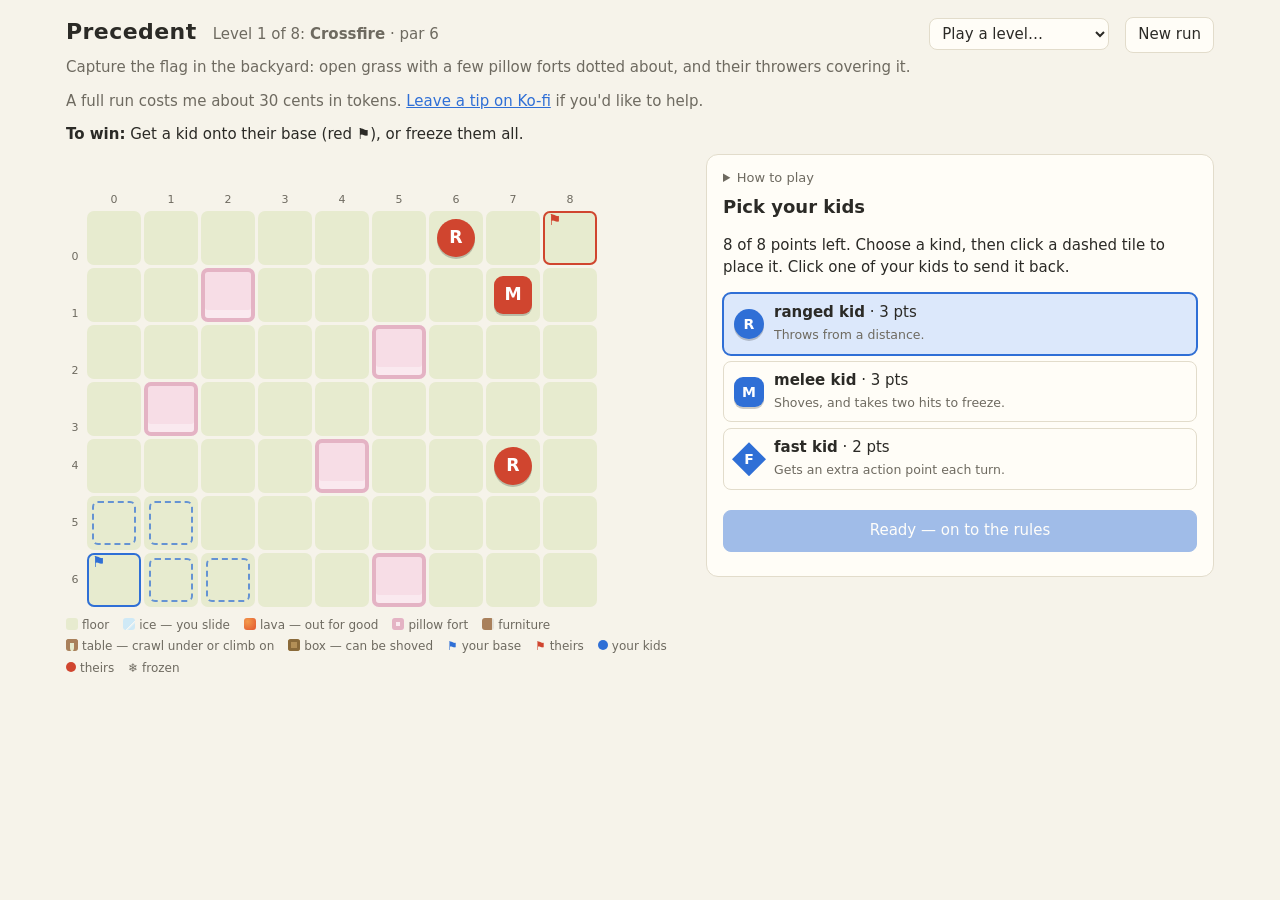
==== pages/precedent/play/index.html @ b766b46a "Add Precedent at /precedent/play/ The game's public build, which talks to the Worker at precedent.pr" ====
<!doctype html>
<html lang="en">
  <head>
    <meta charset="UTF-8" />
    <meta name="viewport" content="width=device-width, initial-scale=1" />
    <title>Precedent</title>
    <meta name="description" content="A tactics game about kids playing freeze tag, where you argue with the referee and every ruling becomes law for both sides." />
    <!-- analytics -->
    <script type="module" crossorigin src="./assets/index-Ctej4Vca.js"></script>
    <link rel="stylesheet" crossorigin href="./assets/index-BJ7IUDMd.css">
  </head>
  <body>
    <div id="app"></div>
  </body>
</html>
---- pages/precedent/play/assets/index-BJ7IUDMd.css ----
:root{--bg: #f6f3ea;--panel: #fffdf7;--ink: #2b2a26;--muted: #6e6a60;--line: #e2dccb;--mine: #2f6fd6;--mine-soft: #dce8fb;--theirs: #d0452f;--theirs-soft: #fbe1dc;--good: #2d8a4e;--bad: #c0392b;--first: #8a5a00;--first-soft: #fff1cc;--floor: #e7ebcf;--ice: #cfe9f6;--lava-a: #f39a4b;--lava-b: #e2552f;--fort: #f7dde6;--fort-edge: #e4b3c4;--furniture: #a9805b;--move: #3aa35c;--target: #e8822c;--tile: 54px;color-scheme:light}@media (prefers-color-scheme: dark){:root{--bg: #1d1c1a;--panel: #262522;--ink: #ece8de;--muted: #a9a397;--line: #3a3833;--mine-soft: #24344f;--theirs-soft: #4a2723;--first: #f0c463;--first-soft: #3d3220;--floor: #3f5a3c;--ice: #3b5e70;--fort: #6a4c57;--fort-edge: #8a6372;--furniture: #6e5038;color-scheme:dark}}*{box-sizing:border-box}body{margin:0;background:var(--bg);color:var(--ink);font:15px/1.45 system-ui,-apple-system,Segoe UI,sans-serif}#app{max-width:1180px;margin:0 auto;padding:16px}header{display:flex;align-items:baseline;gap:16px;flex-wrap:wrap}h1{margin:0;font-size:22px;letter-spacing:.02em}.level{color:var(--muted)}#pick-level{margin-left:auto;font:inherit;padding:5px 8px;border-radius:8px;border:1px solid var(--line);background:var(--panel);color:var(--ink)}.game{color:var(--muted);margin:4px 0 12px}main{display:grid;grid-template-columns:minmax(0,auto) minmax(320px,1fr);gap:20px;align-items:start}@media (max-width: 900px){main{grid-template-columns:1fr}}aside,.left{min-width:0}aside{background:var(--panel);border:1px solid var(--line);border-radius:12px;padding:14px 16px}aside h2{margin:6px 0 8px;font-size:18px}button{font:inherit;color:inherit;background:var(--panel);border:1px solid var(--line);border-radius:8px;padding:6px 12px;cursor:pointer}button:hover:not(:disabled){border-color:var(--muted)}button:disabled{opacity:.45;cursor:default}button.primary{background:var(--mine);border-color:var(--mine);color:#fff}button.wide{width:100%;margin:10px 0;padding:9px}button.on{outline:2px solid var(--mine);outline-offset:-1px;background:var(--mine-soft)}.row{display:flex;gap:8px;flex-wrap:wrap;margin:8px 0}.board{--tile: min(54px, calc((100vw - 76px - var(--cols) * 3px) / var(--cols)));display:grid;grid-template-columns:18px repeat(var(--cols),var(--tile));grid-auto-rows:var(--tile);gap:3px;width:max-content;max-width:100%;overflow-x:auto}.board .corner{height:18px}.board .coord{font-size:11px;color:var(--muted);display:grid;place-items:center}.board>.coord:nth-child(-n+50){align-self:end}.tile{position:relative;padding:0;border:none;border-radius:7px;width:var(--tile);height:var(--tile);display:grid;place-items:center;cursor:pointer}.t-floor{background:var(--floor)}.t-ice{background:linear-gradient(135deg,var(--ice) 60%,#ffffff66 61%,var(--ice) 75%)}.t-lava{background:radial-gradient(circle at 30% 30%,var(--lava-a),var(--lava-b))}.t-fort{background:var(--fort);box-shadow:inset 0 0 0 4px var(--fort-edge),inset 0 -8px 0 4px #fff5}.t-furniture{background:repeating-linear-gradient(90deg,var(--furniture) 0 10px,#00000014 10px 12px)}.t-table{background:linear-gradient(var(--furniture) 0 30%,var(--floor) 30% 100%);box-shadow:inset 6px 0 0 -2px var(--furniture),inset -6px 0 0 -2px var(--furniture)}.t-box{background:#c9a46b;box-shadow:inset 0 0 0 3px #8a6a3a,inset 0 -10px #b38f57}.t-made-ground{background:var(--floor);box-shadow:inset 0 0 0 3px #a0784a55}.t-made-object{background:#d9c7a3;box-shadow:inset 0 0 0 3px #8a6d3b}.tile .thing{position:absolute;bottom:2px;right:5px;font-size:12px;font-weight:700;color:#5b4526;line-height:1}.tile .hole{position:absolute;top:9px;right:9px;bottom:9px;left:9px;border-radius:50%;background:radial-gradient(circle,#1d140c 55%,#3b2a1a)}.tile .tunnel{position:absolute;top:5px;right:5px;bottom:5px;left:5px;border-radius:6px;border:2px dashed #d8b384;background:#1d140c99}.tile:is(.t-fort,.t-furniture,.t-table,.t-box,.t-made-object) .tunnel{background:none}.legend .sw-hole{background:radial-gradient(circle,#1d140c 55%,#3b2a1a);border-radius:50%}.legend .sw-tunnel{background:#1d140c99;border:2px dashed #d8b384}.kid.up{transform:translateY(-5px) scale(1.08);filter:drop-shadow(0 5px 2px #0006)}.kid.under{transform:scale(.8)}.kid.under .shape{box-shadow:inset 0 0 0 3px #000a}.tile.zone:after{content:"";position:absolute;top:5px;right:5px;bottom:5px;left:5px;border:2px dashed var(--mine);border-radius:6px;opacity:.7}.tile .flag{position:absolute;top:2px;left:5px;font-size:15px;line-height:1}.base-player .flag{color:var(--mine)}.base-npc .flag{color:var(--theirs)}.base{box-shadow:inset 0 0 0 2px currentColor}.base-player{color:var(--mine)}.base-npc{color:var(--theirs)}.tile.target-move:before,.tile.target-act:before,.tile.target-both:before{content:"";position:absolute;top:0;right:0;bottom:0;left:0;border-radius:7px;pointer-events:none}.tile.target-move:before{box-shadow:inset 0 0 0 3px var(--move);background:#3aa35c22}.tile.target-act:before{box-shadow:inset 0 0 0 3px var(--target);background:#e8822c2a}.tile.target-both:before{box-shadow:inset 0 0 0 3px var(--move),inset 0 0 0 6px var(--target);background:#e8822c2a}.tile.target-move:empty:after,.tile.target-move:not(:has(.kid)):after{content:"";width:12px;height:12px;border-radius:50%;background:var(--move);opacity:.8}.tile.last{animation:flash .9s ease-out}.tile.choosing{outline:3px solid #ffd23f;outline-offset:-3px}.tile.danger-reach{background-image:repeating-linear-gradient(45deg,#d0452f30 0 5px,transparent 5px 10px)}.tile.danger-hit{box-shadow:inset 0 0 0 2px #d0452faa}.tile.danger-helped{outline:2px dashed #d0452faa;outline-offset:-5px}.tile.their-1{background-image:linear-gradient(#d0452f4d,#d0452f4d)}.tile.their-2{background-image:linear-gradient(#d0452f80,#d0452f80)}.tile.their-3{background-image:linear-gradient(#d0452fb3,#d0452fb3)}.tile .reachers{position:absolute;top:2px;left:4px;font-size:10px;font-weight:700;color:#fff;text-shadow:0 0 2px #000;pointer-events:none}.tile.fire-from{outline:3px dotted var(--target);outline-offset:-6px}.tile.deadly:before{box-shadow:inset 0 0 0 3px var(--bad)!important;background:#c0392b33!important}.tile .cost{position:absolute;top:2px;right:4px;font-size:11px;font-weight:700;line-height:1;color:#fff;background:var(--move);border-radius:4px;padding:1px 3px;pointer-events:none;z-index:2}.tile.target-act .cost,.tile.target-both .cost{background:var(--target)}.tile .path{position:absolute;width:16%;height:16%;border-radius:50%;background:var(--theirs);opacity:.7;pointer-events:none;z-index:1}.tile .trail{position:absolute;width:22%;height:22%;border-radius:50%;background:var(--target);box-shadow:0 0 0 3px #e8822c44;pointer-events:none;z-index:1}.tile:has(.kid) .trail{display:none}@keyframes flash{0%{filter:brightness(1.35)}to{filter:none}}.kid{position:relative;width:calc(var(--tile) * .7);height:calc(var(--tile) * .7);display:grid;place-items:center;color:#fff;font-weight:700;font-size:calc(var(--tile) * .32)}.kid .shape{position:absolute;top:0;right:0;bottom:0;left:0;border-radius:50%;box-shadow:0 2px #0003}.kid.side-player .shape{background:var(--mine)}.kid.side-npc .shape{background:var(--theirs)}.kid.type-melee .shape{border-radius:9px}.kid.type-fast .shape{top:-2px;right:-2px;bottom:-2px;left:-2px;border-radius:0;box-shadow:none;clip-path:polygon(50% 0,100% 50%,50% 100%,0 50%)}.kid .letter{position:relative;line-height:1}.kid.frozen .shape{filter:saturate(.2) brightness(1.2)}.kid.frozen:before{content:"";position:absolute;top:-5px;right:-5px;bottom:-5px;left:-5px;border:2px dashed #59aee0;border-radius:50%}.kid .ice{position:absolute;top:-10px;right:-10px;font-size:15px;color:#59aee0;text-shadow:0 0 2px #fff}.kid.hiding .shape{opacity:.45}.kid.hiding:before{content:"";position:absolute;top:-5px;right:-5px;bottom:-5px;left:-5px;border:2px dotted var(--mine);border-radius:50%;opacity:.8}.kid.struck .letter:after{content:"!";position:absolute;top:-12px;left:-10px;font-size:13px;color:#ffd23f;text-shadow:0 0 2px #000}.proposal .part{margin-top:6px}.msg .thinking{margin-top:6px;font-size:.85em;opacity:.8}.proposal .does{margin-top:6px;font-size:.85em}.proposal .does summary,.msg .thinking summary{cursor:pointer}.kid.selected:after{content:"";position:absolute;top:-6px;right:-6px;bottom:-6px;left:-6px;border:3px solid #ffd23f;border-radius:50%}.kid .pips{position:absolute;bottom:1px;font-size:11px;letter-spacing:-1px;line-height:1}.kid .stance-badge{position:absolute;bottom:-7px;left:-8px;font-size:10px;font-weight:700;line-height:1;color:var(--ink);background:var(--panel);border:1px solid var(--line);border-radius:4px;padding:1px 2px;z-index:2}.kid.acting:after{content:"";position:absolute;top:-6px;right:-6px;bottom:-6px;left:-6px;border:3px solid var(--theirs);border-radius:50%}.legend{display:flex;flex-wrap:wrap;gap:4px 14px;font-size:12px;color:var(--muted);margin:10px 0;max-width:620px}.legend .sw{display:inline-block;width:12px;height:12px;border-radius:3px;vertical-align:-1px;margin-right:4px}.legend .dot{display:inline-block;width:10px;height:10px;border-radius:50%;margin-right:4px;vertical-align:0}.legend .mine{color:var(--mine);background:var(--mine)}.legend b.mine{background:none}.legend .theirs{color:var(--theirs);background:var(--theirs)}.legend b.theirs{background:none}.log{list-style:none;margin:12px 0 0;padding:8px 10px;max-height:260px;overflow-y:auto;background:var(--panel);border:1px solid var(--line);border-radius:10px;font-size:13px}.log li{padding:2px 0}.tone-turn{color:var(--muted);font-weight:600;margin-top:6px;border-top:1px solid var(--line);padding-top:6px!important}.tone-good{color:var(--good)}.tone-bad{color:var(--bad)}.tone-first{background:var(--first-soft);color:var(--first);border-radius:6px;padding:4px 6px!important;margin:3px 0;font-weight:600}.tone-trick{background:var(--theirs-soft);color:var(--theirs);border-radius:6px;padding:4px 6px!important;margin:3px 0;font-weight:600}.roster-list{display:grid;gap:6px;margin:10px 0}.roster{display:flex;gap:10px;align-items:center;text-align:left;padding:8px 10px}.roster small{color:var(--muted)}.roster .kid,.kidrow .kid{width:30px;height:30px;font-size:14px;flex:none}.kids{display:grid;gap:4px;margin:8px 0}.kidrow{display:grid;grid-template-columns:34px 1fr auto;align-items:center;gap:8px;text-align:left;padding:5px 8px}.kidrow .state{color:var(--muted);font-size:13px}.controls{border-top:1px solid var(--line);padding-top:8px;margin-top:8px}.modes,.stances{display:flex;flex-wrap:wrap;gap:6px;margin:6px 0;align-items:center}.stances{font-size:13px;color:var(--muted)}.hint{color:var(--muted);font-size:13px;margin:6px 0}.hint .go{color:var(--move)}.hint .hitc{color:var(--target)}.can{font-size:13px;color:var(--muted)}.why{font-size:13px;color:var(--theirs);margin:4px 0}.controls.inspect{border-top-color:var(--theirs)}h2 .your{color:var(--mine)}h2 .their{color:var(--theirs)}.good{color:var(--good)}.bad{color:var(--bad)}.chat{display:grid;gap:6px;margin:10px 0}.msg{padding:8px 10px;border-radius:10px;max-width:92%}.msg.you{justify-self:end;background:var(--mine-soft)}.msg.ref{background:var(--bg);border:1px solid var(--line)}.msg.ref small{color:var(--muted)}.msg.thinking{color:var(--muted);font-style:italic}.msg .suggest{margin-top:6px;font-size:.92em}.msg .suggest button{margin-left:6px;padding:2px 8px}.msg.err,.warn{color:var(--bad)}.notice{background:var(--theirs-soft);border:1px solid var(--theirs);border-radius:8px;padding:8px 12px;margin:0 0 12px}.proposal{border:2px solid var(--mine);border-radius:10px;padding:10px 12px;margin:8px 0;background:var(--mine-soft)}.proposal blockquote{margin:6px 0;font-style:italic}.proposal .cost{font-size:12px;color:var(--muted);margin-top:6px}.chip{display:inline-block;font-size:12px;background:var(--panel);border:1px solid var(--line);border-radius:999px;padding:1px 8px;margin:2px 0}.chip.cond{border-style:dashed}#argue-form{display:flex;gap:6px;margin:8px 0}#argue{flex:1;min-width:0;font:inherit;padding:7px 10px;border-radius:8px;border:1px solid var(--line);background:var(--panel);color:var(--ink)}.rulebook{margin-top:12px;font-size:13px}.rulebook summary{cursor:pointer;color:var(--muted)}.rulebook ul{padding-left:18px;margin:6px 0}.rulebook li{margin:5px 0}.rulebook li.argued{list-style:"★ "}.rulebook .rtext{color:var(--muted)}.kind{font-size:11px;color:var(--muted);border:1px solid var(--line);border-radius:4px;padding:0 4px}.tag{font-size:11px;border-radius:4px;padding:0 5px}.tag.mine{background:var(--mine-soft);color:var(--mine)}.tag.both{background:var(--theirs-soft);color:var(--theirs)}.help{font-size:13px;color:var(--muted);margin-bottom:6px}.help summary{cursor:pointer}code{font-size:12px}.score-line{font-size:14px}.score-total{font-size:16px;margin:8px 0 4px}.scorecard{width:100%;border-collapse:collapse;margin:10px 0;font-size:13px}.scorecard th,.scorecard td{text-align:left;padding:4px 6px;border-bottom:1px solid var(--line)}.scorecard th:not(:first-child),.scorecard td:not(:first-child){text-align:right}.scorecard tfoot td{border-top:2px solid var(--ink);border-bottom:none;font-weight:600}.highscores{list-style:none;counter-reset:rank;margin:6px 0 12px;padding:10px 12px;background:#121212;color:#f4d35e;border-radius:6px;font-family:Courier New,ui-monospace,monospace;font-size:15px;letter-spacing:.08em}.highscores li{counter-increment:rank;display:flex;gap:14px;align-items:baseline;padding:1px 0}.highscores li:before{content:counter(rank) ".";width:2.2em;text-align:right;color:#8fd3ff}.highscores .initials{width:3.5em;font-weight:700}.highscores .toPar{width:3.5em;text-align:right}.highscores .hint{color:#9a9a9a;letter-spacing:0;font-size:12px}.highscores li.mine{color:#fff}.highscores li.mine .initials{animation:blink 1s step-end infinite}@keyframes blink{50%{opacity:0}}.initials-form{display:flex;gap:8px;align-items:center;flex-wrap:wrap;margin:8px 0}.initials-form input{width:4.5em;text-transform:uppercase;font-family:Courier New,ui-monospace,monospace;font-size:22px;letter-spacing:.25em;text-align:center;padding:4px}.drafted{border-left:3px solid var(--theirs);padding:6px 10px;background:#d0452f14;border-radius:4px}.admits{margin-top:10px;padding:8px 10px;border-left:3px solid var(--target);background:#e8822c14;border-radius:4px}.admits-why{font-size:.9em;opacity:.8;margin:2px 0 6px}.admitting{font-style:italic;opacity:.8}.objective{margin:0 0 8px}.objective .now{font-weight:600;margin-left:4px}.tile .bacon{position:absolute;font-size:22px;color:#ffd23f;text-shadow:0 0 3px #000c;z-index:2;pointer-events:none}.kid .bacon.held{font-size:13px;top:-6px;right:-6px;position:absolute}.bacon-key{color:#ffd23f}.tile .hill-mark{position:absolute;top:3px;right:3px;bottom:3px;left:3px;border:2px solid #ffd23fbb;border-radius:6px;pointer-events:none}.tile .wave-mark{position:absolute;top:0;right:0;bottom:0;left:0;border-radius:7px;pointer-events:none;background-image:repeating-linear-gradient(-45deg,#e8582c66 0 4px,transparent 4px 9px)}.legend .sw-hill{border:2px solid #ffd23fbb}.legend .sw-wave{background-image:repeating-linear-gradient(-45deg,#e8582c99 0 3px,transparent 3px 6px)}.their-plan{border-left:3px solid var(--theirs);padding:6px 10px;background:#d0452f14;border-radius:4px}.admits-answer{font-style:italic;margin-bottom:6px}.tip{color:var(--muted);margin:4px 0 12px}.tip a{color:var(--mine)}
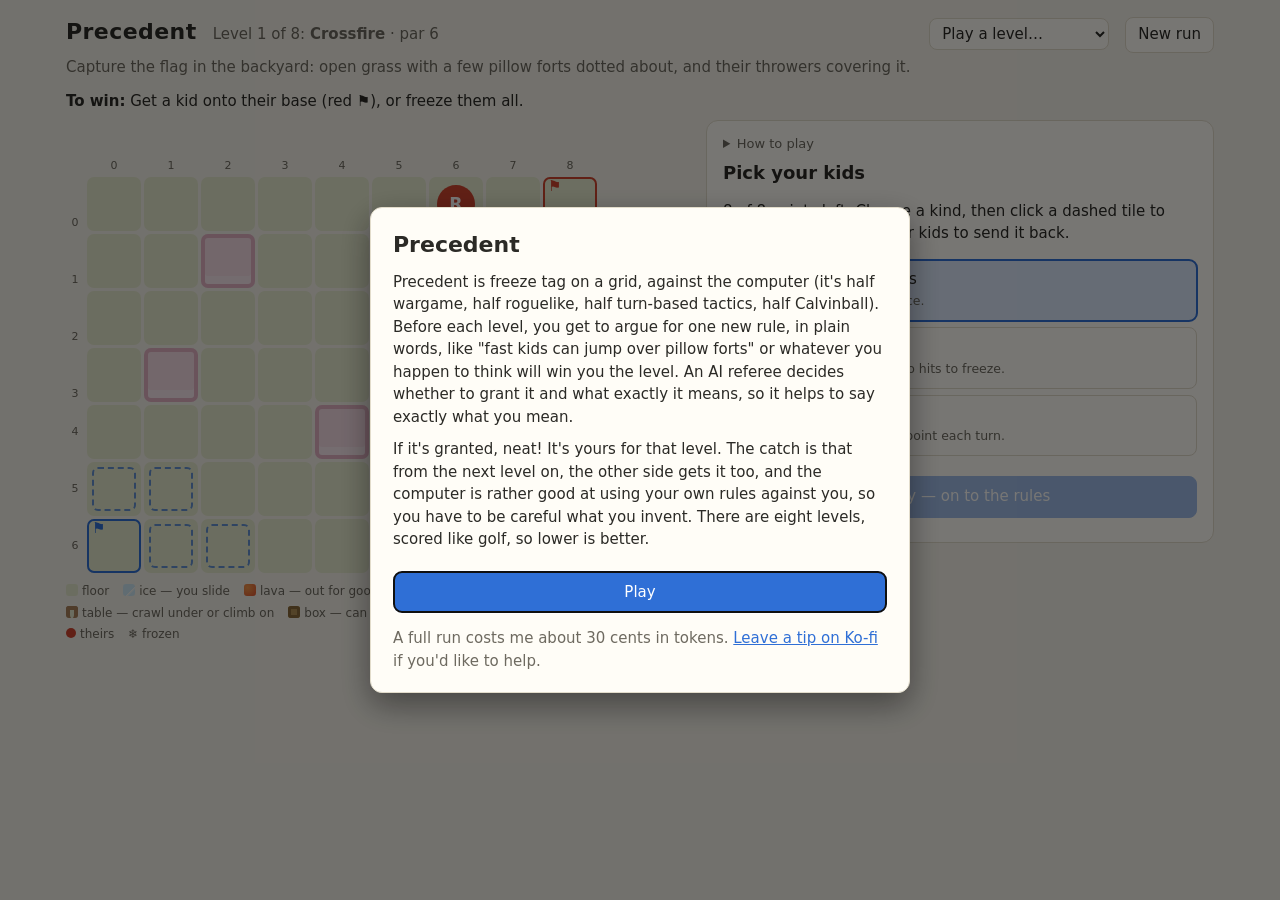
==== commit 6312d058: "Precedent: a first-visit card that says what the game is Co-Authored-By: Claude Opus 5.5 <noreply@an" ====
--- a/pages/precedent/play/index.html
+++ b/pages/precedent/play/index.html
@@ -6,8 +6,8 @@
     <title>Precedent</title>
     <meta name="description" content="A tactics game about kids playing freeze tag, where you argue with the referee and every ruling becomes law for both sides." />
     <!-- analytics -->
-    <script type="module" crossorigin src="./assets/index-Ctej4Vca.js"></script>
-    <link rel="stylesheet" crossorigin href="./assets/index-BJ7IUDMd.css">
+    <script type="module" crossorigin src="./assets/index-i4RsOkod.js"></script>
+    <link rel="stylesheet" crossorigin href="./assets/index-DgfSU8ka.css">
   </head>
   <body>
     <div id="app"></div>
--- a/pages/precedent/play/assets/index-DgfSU8ka.css
+++ b/pages/precedent/play/assets/index-DgfSU8ka.css
@@ -0,0 +1 @@
+:root{--bg: #f6f3ea;--panel: #fffdf7;--ink: #2b2a26;--muted: #6e6a60;--line: #e2dccb;--mine: #2f6fd6;--mine-soft: #dce8fb;--theirs: #d0452f;--theirs-soft: #fbe1dc;--good: #2d8a4e;--bad: #c0392b;--first: #8a5a00;--first-soft: #fff1cc;--floor: #e7ebcf;--ice: #cfe9f6;--lava-a: #f39a4b;--lava-b: #e2552f;--fort: #f7dde6;--fort-edge: #e4b3c4;--furniture: #a9805b;--move: #3aa35c;--target: #e8822c;--tile: 54px;color-scheme:light}@media (prefers-color-scheme: dark){:root{--bg: #1d1c1a;--panel: #262522;--ink: #ece8de;--muted: #a9a397;--line: #3a3833;--mine-soft: #24344f;--theirs-soft: #4a2723;--first: #f0c463;--first-soft: #3d3220;--floor: #3f5a3c;--ice: #3b5e70;--fort: #6a4c57;--fort-edge: #8a6372;--furniture: #6e5038;color-scheme:dark}}*{box-sizing:border-box}body{margin:0;background:var(--bg);color:var(--ink);font:15px/1.45 system-ui,-apple-system,Segoe UI,sans-serif}#app{max-width:1180px;margin:0 auto;padding:16px}header{display:flex;align-items:baseline;gap:16px;flex-wrap:wrap}h1{margin:0;font-size:22px;letter-spacing:.02em}.level{color:var(--muted)}#pick-level{margin-left:auto;font:inherit;padding:5px 8px;border-radius:8px;border:1px solid var(--line);background:var(--panel);color:var(--ink)}.game{color:var(--muted);margin:4px 0 12px}main{display:grid;grid-template-columns:minmax(0,auto) minmax(320px,1fr);gap:20px;align-items:start}@media (max-width: 900px){main{grid-template-columns:1fr}}aside,.left{min-width:0}aside{background:var(--panel);border:1px solid var(--line);border-radius:12px;padding:14px 16px}aside h2{margin:6px 0 8px;font-size:18px}button{font:inherit;color:inherit;background:var(--panel);border:1px solid var(--line);border-radius:8px;padding:6px 12px;cursor:pointer}button:hover:not(:disabled){border-color:var(--muted)}button:disabled{opacity:.45;cursor:default}button.primary{background:var(--mine);border-color:var(--mine);color:#fff}button.wide{width:100%;margin:10px 0;padding:9px}button.on{outline:2px solid var(--mine);outline-offset:-1px;background:var(--mine-soft)}.row{display:flex;gap:8px;flex-wrap:wrap;margin:8px 0}.board{--tile: min(54px, calc((100vw - 76px - var(--cols) * 3px) / var(--cols)));display:grid;grid-template-columns:18px repeat(var(--cols),var(--tile));grid-auto-rows:var(--tile);gap:3px;width:max-content;max-width:100%;overflow-x:auto}.board .corner{height:18px}.board .coord{font-size:11px;color:var(--muted);display:grid;place-items:center}.board>.coord:nth-child(-n+50){align-self:end}.tile{position:relative;padding:0;border:none;border-radius:7px;width:var(--tile);height:var(--tile);display:grid;place-items:center;cursor:pointer}.t-floor{background:var(--floor)}.t-ice{background:linear-gradient(135deg,var(--ice) 60%,#ffffff66 61%,var(--ice) 75%)}.t-lava{background:radial-gradient(circle at 30% 30%,var(--lava-a),var(--lava-b))}.t-fort{background:var(--fort);box-shadow:inset 0 0 0 4px var(--fort-edge),inset 0 -8px 0 4px #fff5}.t-furniture{background:repeating-linear-gradient(90deg,var(--furniture) 0 10px,#00000014 10px 12px)}.t-table{background:linear-gradient(var(--furniture) 0 30%,var(--floor) 30% 100%);box-shadow:inset 6px 0 0 -2px var(--furniture),inset -6px 0 0 -2px var(--furniture)}.t-box{background:#c9a46b;box-shadow:inset 0 0 0 3px #8a6a3a,inset 0 -10px #b38f57}.t-made-ground{background:var(--floor);box-shadow:inset 0 0 0 3px #a0784a55}.t-made-object{background:#d9c7a3;box-shadow:inset 0 0 0 3px #8a6d3b}.tile .thing{position:absolute;bottom:2px;right:5px;font-size:12px;font-weight:700;color:#5b4526;line-height:1}.tile .hole{position:absolute;top:9px;right:9px;bottom:9px;left:9px;border-radius:50%;background:radial-gradient(circle,#1d140c 55%,#3b2a1a)}.tile .tunnel{position:absolute;top:5px;right:5px;bottom:5px;left:5px;border-radius:6px;border:2px dashed #d8b384;background:#1d140c99}.tile:is(.t-fort,.t-furniture,.t-table,.t-box,.t-made-object) .tunnel{background:none}.legend .sw-hole{background:radial-gradient(circle,#1d140c 55%,#3b2a1a);border-radius:50%}.legend .sw-tunnel{background:#1d140c99;border:2px dashed #d8b384}.kid.up{transform:translateY(-5px) scale(1.08);filter:drop-shadow(0 5px 2px #0006)}.kid.under{transform:scale(.8)}.kid.under .shape{box-shadow:inset 0 0 0 3px #000a}.tile.zone:after{content:"";position:absolute;top:5px;right:5px;bottom:5px;left:5px;border:2px dashed var(--mine);border-radius:6px;opacity:.7}.tile .flag{position:absolute;top:2px;left:5px;font-size:15px;line-height:1}.base-player .flag{color:var(--mine)}.base-npc .flag{color:var(--theirs)}.base{box-shadow:inset 0 0 0 2px currentColor}.base-player{color:var(--mine)}.base-npc{color:var(--theirs)}.tile.target-move:before,.tile.target-act:before,.tile.target-both:before{content:"";position:absolute;top:0;right:0;bottom:0;left:0;border-radius:7px;pointer-events:none}.tile.target-move:before{box-shadow:inset 0 0 0 3px var(--move);background:#3aa35c22}.tile.target-act:before{box-shadow:inset 0 0 0 3px var(--target);background:#e8822c2a}.tile.target-both:before{box-shadow:inset 0 0 0 3px var(--move),inset 0 0 0 6px var(--target);background:#e8822c2a}.tile.target-move:empty:after,.tile.target-move:not(:has(.kid)):after{content:"";width:12px;height:12px;border-radius:50%;background:var(--move);opacity:.8}.tile.last{animation:flash .9s ease-out}.tile.choosing{outline:3px solid #ffd23f;outline-offset:-3px}.tile.danger-reach{background-image:repeating-linear-gradient(45deg,#d0452f30 0 5px,transparent 5px 10px)}.tile.danger-hit{box-shadow:inset 0 0 0 2px #d0452faa}.tile.danger-helped{outline:2px dashed #d0452faa;outline-offset:-5px}.tile.their-1{background-image:linear-gradient(#d0452f4d,#d0452f4d)}.tile.their-2{background-image:linear-gradient(#d0452f80,#d0452f80)}.tile.their-3{background-image:linear-gradient(#d0452fb3,#d0452fb3)}.tile .reachers{position:absolute;top:2px;left:4px;font-size:10px;font-weight:700;color:#fff;text-shadow:0 0 2px #000;pointer-events:none}.tile.fire-from{outline:3px dotted var(--target);outline-offset:-6px}.tile.deadly:before{box-shadow:inset 0 0 0 3px var(--bad)!important;background:#c0392b33!important}.tile .cost{position:absolute;top:2px;right:4px;font-size:11px;font-weight:700;line-height:1;color:#fff;background:var(--move);border-radius:4px;padding:1px 3px;pointer-events:none;z-index:2}.tile.target-act .cost,.tile.target-both .cost{background:var(--target)}.tile .path{position:absolute;width:16%;height:16%;border-radius:50%;background:var(--theirs);opacity:.7;pointer-events:none;z-index:1}.tile .trail{position:absolute;width:22%;height:22%;border-radius:50%;background:var(--target);box-shadow:0 0 0 3px #e8822c44;pointer-events:none;z-index:1}.tile:has(.kid) .trail{display:none}@keyframes flash{0%{filter:brightness(1.35)}to{filter:none}}.kid{position:relative;width:calc(var(--tile) * .7);height:calc(var(--tile) * .7);display:grid;place-items:center;color:#fff;font-weight:700;font-size:calc(var(--tile) * .32)}.kid .shape{position:absolute;top:0;right:0;bottom:0;left:0;border-radius:50%;box-shadow:0 2px #0003}.kid.side-player .shape{background:var(--mine)}.kid.side-npc .shape{background:var(--theirs)}.kid.type-melee .shape{border-radius:9px}.kid.type-fast .shape{top:-2px;right:-2px;bottom:-2px;left:-2px;border-radius:0;box-shadow:none;clip-path:polygon(50% 0,100% 50%,50% 100%,0 50%)}.kid .letter{position:relative;line-height:1}.kid.frozen .shape{filter:saturate(.2) brightness(1.2)}.kid.frozen:before{content:"";position:absolute;top:-5px;right:-5px;bottom:-5px;left:-5px;border:2px dashed #59aee0;border-radius:50%}.kid .ice{position:absolute;top:-10px;right:-10px;font-size:15px;color:#59aee0;text-shadow:0 0 2px #fff}.kid.hiding .shape{opacity:.45}.kid.hiding:before{content:"";position:absolute;top:-5px;right:-5px;bottom:-5px;left:-5px;border:2px dotted var(--mine);border-radius:50%;opacity:.8}.kid.struck .letter:after{content:"!";position:absolute;top:-12px;left:-10px;font-size:13px;color:#ffd23f;text-shadow:0 0 2px #000}.proposal .part{margin-top:6px}.msg .thinking{margin-top:6px;font-size:.85em;opacity:.8}.proposal .does{margin-top:6px;font-size:.85em}.proposal .does summary,.msg .thinking summary{cursor:pointer}.kid.selected:after{content:"";position:absolute;top:-6px;right:-6px;bottom:-6px;left:-6px;border:3px solid #ffd23f;border-radius:50%}.kid .pips{position:absolute;bottom:1px;font-size:11px;letter-spacing:-1px;line-height:1}.kid .stance-badge{position:absolute;bottom:-7px;left:-8px;font-size:10px;font-weight:700;line-height:1;color:var(--ink);background:var(--panel);border:1px solid var(--line);border-radius:4px;padding:1px 2px;z-index:2}.kid.acting:after{content:"";position:absolute;top:-6px;right:-6px;bottom:-6px;left:-6px;border:3px solid var(--theirs);border-radius:50%}.legend{display:flex;flex-wrap:wrap;gap:4px 14px;font-size:12px;color:var(--muted);margin:10px 0;max-width:620px}.legend .sw{display:inline-block;width:12px;height:12px;border-radius:3px;vertical-align:-1px;margin-right:4px}.legend .dot{display:inline-block;width:10px;height:10px;border-radius:50%;margin-right:4px;vertical-align:0}.legend .mine{color:var(--mine);background:var(--mine)}.legend b.mine{background:none}.legend .theirs{color:var(--theirs);background:var(--theirs)}.legend b.theirs{background:none}.log{list-style:none;margin:12px 0 0;padding:8px 10px;max-height:260px;overflow-y:auto;background:var(--panel);border:1px solid var(--line);border-radius:10px;font-size:13px}.log li{padding:2px 0}.tone-turn{color:var(--muted);font-weight:600;margin-top:6px;border-top:1px solid var(--line);padding-top:6px!important}.tone-good{color:var(--good)}.tone-bad{color:var(--bad)}.tone-first{background:var(--first-soft);color:var(--first);border-radius:6px;padding:4px 6px!important;margin:3px 0;font-weight:600}.tone-trick{background:var(--theirs-soft);color:var(--theirs);border-radius:6px;padding:4px 6px!important;margin:3px 0;font-weight:600}.roster-list{display:grid;gap:6px;margin:10px 0}.roster{display:flex;gap:10px;align-items:center;text-align:left;padding:8px 10px}.roster small{color:var(--muted)}.roster .kid,.kidrow .kid{width:30px;height:30px;font-size:14px;flex:none}.kids{display:grid;gap:4px;margin:8px 0}.kidrow{display:grid;grid-template-columns:34px 1fr auto;align-items:center;gap:8px;text-align:left;padding:5px 8px}.kidrow .state{color:var(--muted);font-size:13px}.controls{border-top:1px solid var(--line);padding-top:8px;margin-top:8px}.modes,.stances{display:flex;flex-wrap:wrap;gap:6px;margin:6px 0;align-items:center}.stances{font-size:13px;color:var(--muted)}.hint{color:var(--muted);font-size:13px;margin:6px 0}.hint .go{color:var(--move)}.hint .hitc{color:var(--target)}.can{font-size:13px;color:var(--muted)}.why{font-size:13px;color:var(--theirs);margin:4px 0}.controls.inspect{border-top-color:var(--theirs)}h2 .your{color:var(--mine)}h2 .their{color:var(--theirs)}.good{color:var(--good)}.bad{color:var(--bad)}.chat{display:grid;gap:6px;margin:10px 0}.msg{padding:8px 10px;border-radius:10px;max-width:92%}.msg.you{justify-self:end;background:var(--mine-soft)}.msg.ref{background:var(--bg);border:1px solid var(--line)}.msg.ref small{color:var(--muted)}.msg.thinking{color:var(--muted);font-style:italic}.msg .suggest{margin-top:6px;font-size:.92em}.msg .suggest button{margin-left:6px;padding:2px 8px}.msg.err,.warn{color:var(--bad)}.notice{background:var(--theirs-soft);border:1px solid var(--theirs);border-radius:8px;padding:8px 12px;margin:0 0 12px}.proposal{border:2px solid var(--mine);border-radius:10px;padding:10px 12px;margin:8px 0;background:var(--mine-soft)}.proposal blockquote{margin:6px 0;font-style:italic}.proposal .cost{font-size:12px;color:var(--muted);margin-top:6px}.chip{display:inline-block;font-size:12px;background:var(--panel);border:1px solid var(--line);border-radius:999px;padding:1px 8px;margin:2px 0}.chip.cond{border-style:dashed}#argue-form{display:flex;gap:6px;margin:8px 0}#argue{flex:1;min-width:0;font:inherit;padding:7px 10px;border-radius:8px;border:1px solid var(--line);background:var(--panel);color:var(--ink)}.rulebook{margin-top:12px;font-size:13px}.rulebook summary{cursor:pointer;color:var(--muted)}.rulebook ul{padding-left:18px;margin:6px 0}.rulebook li{margin:5px 0}.rulebook li.argued{list-style:"★ "}.rulebook .rtext{color:var(--muted)}.kind{font-size:11px;color:var(--muted);border:1px solid var(--line);border-radius:4px;padding:0 4px}.tag{font-size:11px;border-radius:4px;padding:0 5px}.tag.mine{background:var(--mine-soft);color:var(--mine)}.tag.both{background:var(--theirs-soft);color:var(--theirs)}.help{font-size:13px;color:var(--muted);margin-bottom:6px}.help summary{cursor:pointer}code{font-size:12px}.score-line{font-size:14px}.score-total{font-size:16px;margin:8px 0 4px}.scorecard{width:100%;border-collapse:collapse;margin:10px 0;font-size:13px}.scorecard th,.scorecard td{text-align:left;padding:4px 6px;border-bottom:1px solid var(--line)}.scorecard th:not(:first-child),.scorecard td:not(:first-child){text-align:right}.scorecard tfoot td{border-top:2px solid var(--ink);border-bottom:none;font-weight:600}.highscores{list-style:none;counter-reset:rank;margin:6px 0 12px;padding:10px 12px;background:#121212;color:#f4d35e;border-radius:6px;font-family:Courier New,ui-monospace,monospace;font-size:15px;letter-spacing:.08em}.highscores li{counter-increment:rank;display:flex;gap:14px;align-items:baseline;padding:1px 0}.highscores li:before{content:counter(rank) ".";width:2.2em;text-align:right;color:#8fd3ff}.highscores .initials{width:3.5em;font-weight:700}.highscores .toPar{width:3.5em;text-align:right}.highscores .hint{color:#9a9a9a;letter-spacing:0;font-size:12px}.highscores li.mine{color:#fff}.highscores li.mine .initials{animation:blink 1s step-end infinite}@keyframes blink{50%{opacity:0}}.initials-form{display:flex;gap:8px;align-items:center;flex-wrap:wrap;margin:8px 0}.initials-form input{width:4.5em;text-transform:uppercase;font-family:Courier New,ui-monospace,monospace;font-size:22px;letter-spacing:.25em;text-align:center;padding:4px}.drafted{border-left:3px solid var(--theirs);padding:6px 10px;background:#d0452f14;border-radius:4px}.admits{margin-top:10px;padding:8px 10px;border-left:3px solid var(--target);background:#e8822c14;border-radius:4px}.admits-why{font-size:.9em;opacity:.8;margin:2px 0 6px}.admitting{font-style:italic;opacity:.8}.objective{margin:0 0 8px}.objective .now{font-weight:600;margin-left:4px}.tile .bacon{position:absolute;font-size:22px;color:#ffd23f;text-shadow:0 0 3px #000c;z-index:2;pointer-events:none}.kid .bacon.held{font-size:13px;top:-6px;right:-6px;position:absolute}.bacon-key{color:#ffd23f}.tile .hill-mark{position:absolute;top:3px;right:3px;bottom:3px;left:3px;border:2px solid #ffd23fbb;border-radius:6px;pointer-events:none}.tile .wave-mark{position:absolute;top:0;right:0;bottom:0;left:0;border-radius:7px;pointer-events:none;background-image:repeating-linear-gradient(-45deg,#e8582c66 0 4px,transparent 4px 9px)}.legend .sw-hill{border:2px solid #ffd23fbb}.legend .sw-wave{background-image:repeating-linear-gradient(-45deg,#e8582c99 0 3px,transparent 3px 6px)}.their-plan{border-left:3px solid var(--theirs);padding:6px 10px;background:#d0452f14;border-radius:4px}.admits-answer{font-style:italic;margin-bottom:6px}.tip{color:var(--muted);margin:4px 0 12px}.tip a{color:var(--mine)}.intro{position:fixed;top:0;right:0;bottom:0;left:0;z-index:20;display:flex;padding:16px;overflow-y:auto;background:#0008}.intro-card{margin:auto;max-width:540px;width:100%;padding:20px 22px;background:var(--panel);color:var(--ink);border:1px solid var(--line);border-radius:12px;box-shadow:0 12px 32px #0006;line-height:1.5}.intro-card h2{margin:0 0 10px;font-size:22px}.intro-card p{margin:0 0 10px}.intro-card .tip{margin:4px 0 0}
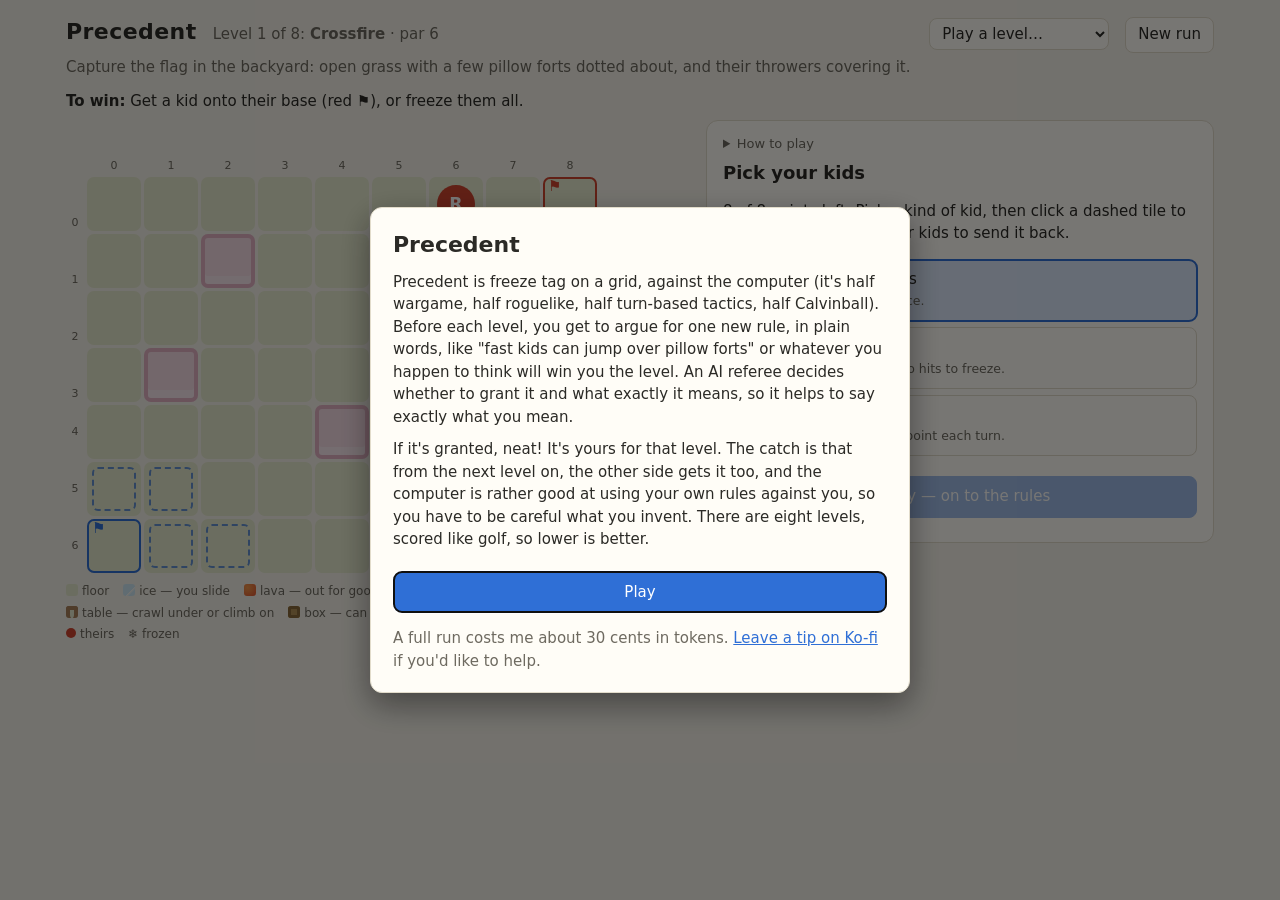
==== commit 5151f147: "Precedent: "pick a kind of kid" in place of "choose a kind" Co-Authored-By: Claude Opus 5.5 <noreply" ====
--- a/pages/precedent/play/index.html
+++ b/pages/precedent/play/index.html
@@ -6,7 +6,7 @@
     <title>Precedent</title>
     <meta name="description" content="A tactics game about kids playing freeze tag, where you argue with the referee and every ruling becomes law for both sides." />
     <!-- analytics -->
-    <script type="module" crossorigin src="./assets/index-i4RsOkod.js"></script>
+    <script type="module" crossorigin src="./assets/index-CVmVyPiB.js"></script>
     <link rel="stylesheet" crossorigin href="./assets/index-DgfSU8ka.css">
   </head>
   <body>
